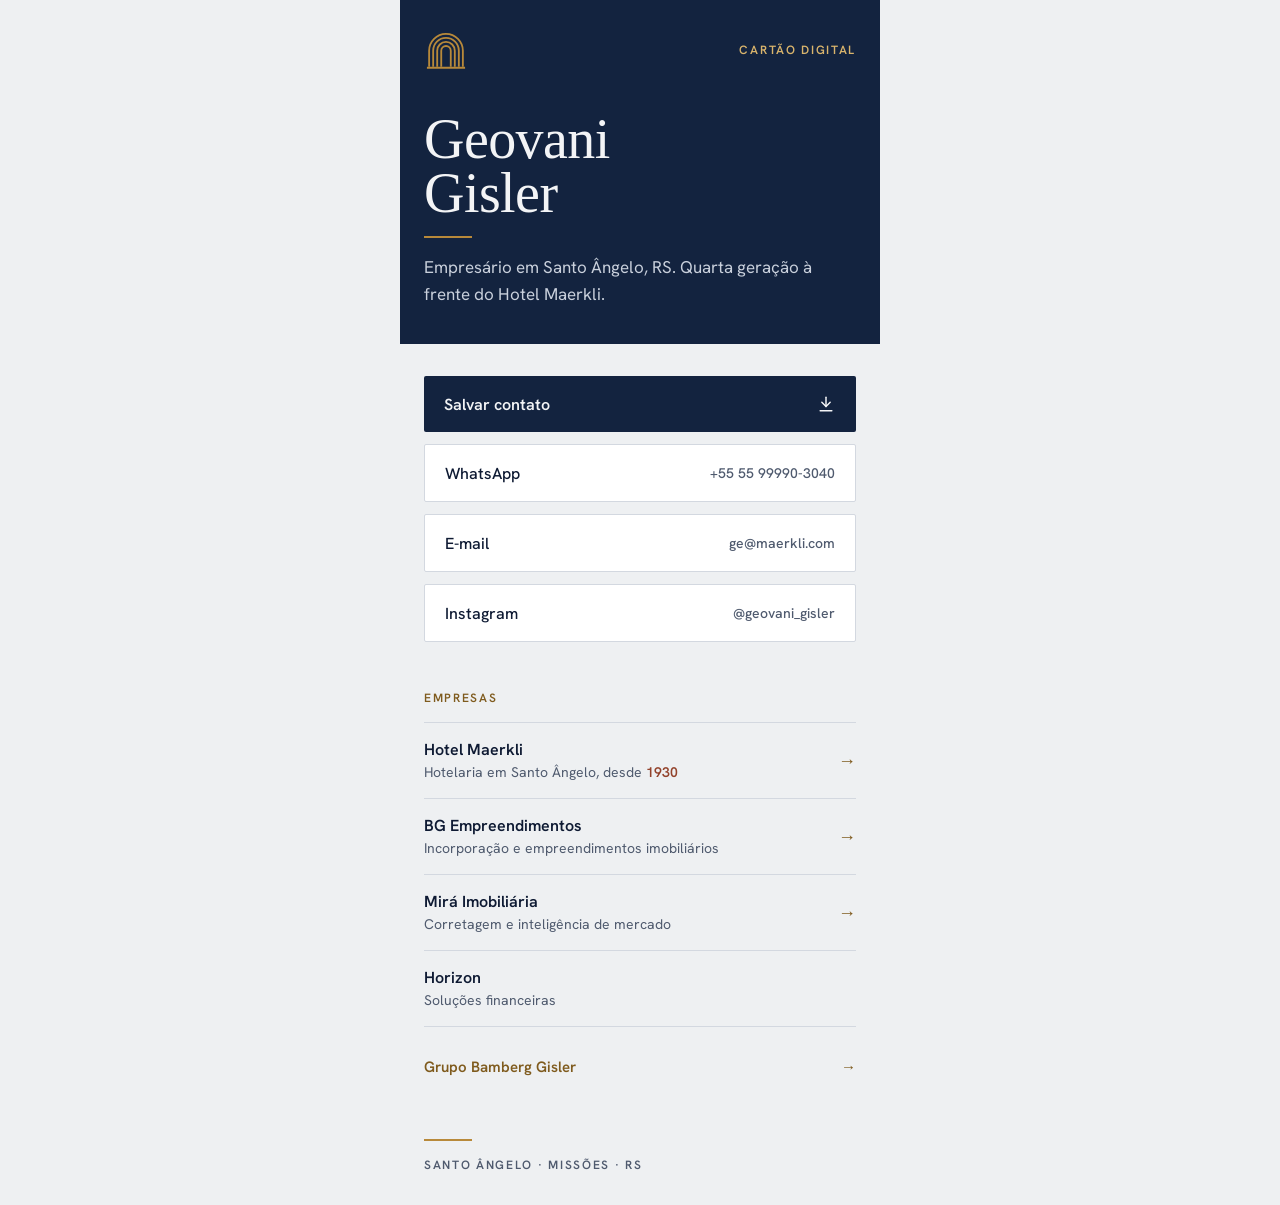
==== index.html @ abe68ee8 "Add Geovani Gisler digital card Co-Authored-By: Claude Sonnet 5.5 <noreply@anthropic.com>" ====
<!doctype html>
<html lang="pt-BR">
<head>
<meta charset="utf-8">
<meta name="viewport" content="width=device-width, initial-scale=1">
<title>Geovani Gisler</title>
<meta name="description" content="Empresário em Santo Ângelo, RS. Quarta geração à frente do Hotel Maerkli.">
<meta property="og:type" content="website">
<meta property="og:locale" content="pt_BR">
<meta property="og:title" content="Geovani Gisler">
<meta property="og:description" content="Empresário em Santo Ângelo, RS. Quarta geração à frente do Hotel Maerkli.">
<meta property="og:url" content="https://paolacodes1.github.io/geovani/">
<meta property="og:image" content="https://paolacodes1.github.io/geovani/og.png">
<meta property="og:image:width" content="1200">
<meta property="og:image:height" content="630">
<meta name="twitter:card" content="summary_large_image">
<meta name="theme-color" content="#13233F">
<link rel="icon" type="image/svg+xml" href="img/arches-navy.svg">
<link rel="preload" href="fonts/libre-caslon-display-latin-400-normal.woff2" as="font" type="font/woff2" crossorigin>
<link rel="stylesheet" href="fonts.css">
<link rel="stylesheet" href="style.css">
</head>
<body>
<div class="card">

  <header>
    <div class="top">
      <img src="img/arches-gold.svg" alt="Marca de Geovani Gisler: quatro arcos">
      <span class="eyebrow">Cartão digital</span>
    </div>
    <div class="intro">
      <h1>Geovani<br>Gisler</h1>
      <div class="rule"></div>
      <p>Empresário em Santo Ângelo, RS. Quarta geração à frente do Hotel Maerkli.</p>
    </div>
  </header>

  <nav aria-label="Contato">
    <a class="btn primary" href="/geovani/geovani-gisler.vcf" download="geovani-gisler.vcf">
      <span>Salvar contato</span>
      <svg width="20" height="20" viewBox="0 0 24 24" fill="none" stroke="#F3F4F6" stroke-width="1.75" stroke-linecap="round" stroke-linejoin="round" aria-hidden="true"><path d="M12 4v11"/><path d="M7 10l5 5 5-5"/><path d="M5 20h14"/></svg>
    </a>
    <a class="btn" href="https://wa.me/5555999903040"><span>WhatsApp</span><small>+55 55 99990-3040</small></a>
    <a class="btn" href="mailto:ge@maerkli.com"><span>E-mail</span><small>ge@maerkli.com</small></a>
    <a class="btn" href="https://www.instagram.com/geovani_gisler/"><span>Instagram</span><small>@geovani_gisler</small></a>
  </nav>

  <section aria-labelledby="empresas">
    <h2 id="empresas">Empresas</h2>
    <div class="list">
      <a class="row" href="https://www.maerkli.com/">
        <span class="t"><b>Hotel Maerkli</b><span class="d">Hotelaria em Santo Ângelo, desde <span class="gres">1930</span></span></span>
        <span class="arrow" aria-hidden="true">→</span>
      </a>
      <a class="row" href="https://www.conztelar.com.br/">
        <span class="t"><b>BG Empreendimentos</b><span class="d">Incorporação e empreendimentos imobiliários</span></span>
        <span class="arrow" aria-hidden="true">→</span>
      </a>
      <a class="row" href="https://www.mira.cim.br/">
        <span class="t"><b>Mirá Imobiliária</b><span class="d">Corretagem e inteligência de mercado</span></span>
        <span class="arrow" aria-hidden="true">→</span>
      </a>
      <div class="row"><span class="t"><b>Horizon</b><span class="d">Soluções financeiras</span></span></div>
    </div>
    <a class="group" href="https://bamberggisler.com.br/"><span>Grupo Bamberg Gisler</span><span aria-hidden="true">→</span></a>
  </section>

  <!-- ROLES: HIDDEN until confirmed with Geovani. To turn "Representação" back on,
       remove the opening and closing comment markers around the section below
       (the line after "ROLES START" and the line before "ROLES END"), and edit the two .row items if needed. -->
  <!-- ROLES START
  <section aria-labelledby="representacao">
    <h2 id="representacao">Representação</h2>
    <div class="list">
      <div class="row"><span class="t"><b>Presidente</b><span class="d">Sindicato de Hotéis, Restaurantes, Bares e Similares de Santo Ângelo</span></span></div>
      <div class="row"><span class="t"><b>Diretor 1º Secretário</b><span class="d">Federação Brasileira de Hospedagem e Alimentação (FBHA)</span></span></div>
    </div>
  </section>
  ROLES END -->

  <footer>
    <div class="rule"></div>
    <p class="eyebrow">Santo Ângelo · Missões · RS</p>
  </footer>
</div>
</body>
</html>
---- fonts.css ----
/* Self-hosted fonts: Libre Caslon Display 400, Hanken Grotesk 400/500/600 (latin + latin-ext) */
@font-face{font-family:'Libre Caslon Display';font-style:normal;font-weight:400;font-display:swap;src:url(fonts/libre-caslon-display-latin-ext-400-normal.woff2) format('woff2');unicode-range:U+0100-02BA,U+02BD-02C5,U+02C7-02CC,U+02CE-02D7,U+02DD-02FF,U+0304,U+0308,U+0329,U+1D00-1DBF,U+1E00-1E9F,U+1EF2-1EFF,U+2020,U+20A0-20AB,U+20AD-20C0,U+2113,U+2C60-2C7F,U+A720-A7FF}
@font-face{font-family:'Libre Caslon Display';font-style:normal;font-weight:400;font-display:swap;src:url(fonts/libre-caslon-display-latin-400-normal.woff2) format('woff2');unicode-range:U+0000-00FF,U+0131,U+0152-0153,U+02BB-02BC,U+02C6,U+02DA,U+02DC,U+0304,U+0308,U+0329,U+2000-206F,U+20AC,U+2122,U+2191,U+2193,U+2212,U+2215,U+FEFF,U+FFFD}
@font-face{font-family:'Hanken Grotesk';font-style:normal;font-weight:400;font-display:swap;src:url(fonts/hanken-grotesk-latin-ext-400-normal.woff2) format('woff2');unicode-range:U+0100-02BA,U+02BD-02C5,U+02C7-02CC,U+02CE-02D7,U+02DD-02FF,U+0304,U+0308,U+0329,U+1D00-1DBF,U+1E00-1E9F,U+1EF2-1EFF,U+2020,U+20A0-20AB,U+20AD-20C0,U+2113,U+2C60-2C7F,U+A720-A7FF}
@font-face{font-family:'Hanken Grotesk';font-style:normal;font-weight:400;font-display:swap;src:url(fonts/hanken-grotesk-latin-400-normal.woff2) format('woff2');unicode-range:U+0000-00FF,U+0131,U+0152-0153,U+02BB-02BC,U+02C6,U+02DA,U+02DC,U+0304,U+0308,U+0329,U+2000-206F,U+20AC,U+2122,U+2191,U+2193,U+2212,U+2215,U+FEFF,U+FFFD}
@font-face{font-family:'Hanken Grotesk';font-style:normal;font-weight:500;font-display:swap;src:url(fonts/hanken-grotesk-latin-ext-500-normal.woff2) format('woff2');unicode-range:U+0100-02BA,U+02BD-02C5,U+02C7-02CC,U+02CE-02D7,U+02DD-02FF,U+0304,U+0308,U+0329,U+1D00-1DBF,U+1E00-1E9F,U+1EF2-1EFF,U+2020,U+20A0-20AB,U+20AD-20C0,U+2113,U+2C60-2C7F,U+A720-A7FF}
@font-face{font-family:'Hanken Grotesk';font-style:normal;font-weight:500;font-display:swap;src:url(fonts/hanken-grotesk-latin-500-normal.woff2) format('woff2');unicode-range:U+0000-00FF,U+0131,U+0152-0153,U+02BB-02BC,U+02C6,U+02DA,U+02DC,U+0304,U+0308,U+0329,U+2000-206F,U+20AC,U+2122,U+2191,U+2193,U+2212,U+2215,U+FEFF,U+FFFD}
@font-face{font-family:'Hanken Grotesk';font-style:normal;font-weight:600;font-display:swap;src:url(fonts/hanken-grotesk-latin-ext-600-normal.woff2) format('woff2');unicode-range:U+0100-02BA,U+02BD-02C5,U+02C7-02CC,U+02CE-02D7,U+02DD-02FF,U+0304,U+0308,U+0329,U+1D00-1DBF,U+1E00-1E9F,U+1EF2-1EFF,U+2020,U+20A0-20AB,U+20AD-20C0,U+2113,U+2C60-2C7F,U+A720-A7FF}
@font-face{font-family:'Hanken Grotesk';font-style:normal;font-weight:600;font-display:swap;src:url(fonts/hanken-grotesk-latin-600-normal.woff2) format('woff2');unicode-range:U+0000-00FF,U+0131,U+0152-0153,U+02BB-02BC,U+02C6,U+02DA,U+02DC,U+0304,U+0308,U+0329,U+2000-206F,U+20AC,U+2122,U+2191,U+2193,U+2212,U+2215,U+FEFF,U+FFFD}
---- style.css ----
:root{
  --ground:#EEF0F2;--raised:#FFFFFF;--line:#D3D8E0;--ink:#0E1A33;--ink-muted:#4F5A6E;
  --navy:#13233F;--on-navy:#F3F4F6;--gold:#B8893A;--gold-text:#7F5B1E;--gres:#93432C;--header-sub:#C9D0DC;--gold-light:#D9B46C;
}
*{box-sizing:border-box}
body{margin:0;background:var(--ground);color:var(--ink);font-family:'Hanken Grotesk','Helvetica Neue',Arial,sans-serif;-webkit-text-size-adjust:100%}
a{color:inherit;text-decoration:none}
a:focus-visible{outline:2px solid var(--gold-text);outline-offset:2px}

.card{max-width:480px;min-height:100vh;min-height:100dvh;margin:0 auto;background:var(--ground);display:flex;flex-direction:column}

.eyebrow{margin:0;font-size:12px;line-height:16px;font-weight:600;letter-spacing:.14em;text-transform:uppercase}
.rule{width:48px;height:2px;background:var(--gold)}

header{background:var(--navy);color:var(--on-navy);padding:28px 24px 36px;display:flex;flex-direction:column;gap:40px}
.top{display:flex;justify-content:space-between;align-items:center}
.top img{width:44px;height:44px;display:block}
.top .eyebrow{color:var(--gold-light)}
.intro{display:flex;flex-direction:column;gap:16px}
h1{margin:0;font-family:'Libre Caslon Display',Georgia,serif;font-weight:400;font-size:56px;line-height:54px;letter-spacing:-.01em;color:var(--on-navy)}
.intro p{margin:0;font-size:17px;line-height:27px;color:var(--header-sub)}

nav{padding:32px 24px 0;display:flex;flex-direction:column;gap:12px}
.btn{box-sizing:content-box;display:flex;align-items:center;justify-content:space-between;gap:16px;min-height:56px;padding:0 20px;border-radius:2px;background:var(--raised);border:1px solid var(--line);color:var(--ink);font-size:16px;font-weight:500}
.btn small{font-size:14px;color:var(--ink-muted)}
.btn.primary{background:var(--navy);border:0;color:var(--on-navy);font-weight:600}
.btn:not(.primary):hover{border-color:var(--gold)}
.btn.primary:hover{background:#1B3157}

section{padding:48px 24px 0;display:flex;flex-direction:column;gap:16px}
section + section{padding-top:32px}
h2{margin:0;font-size:12px;line-height:16px;font-weight:600;letter-spacing:.14em;text-transform:uppercase;color:var(--gold-text)}
.list{display:flex;flex-direction:column;border-top:1px solid var(--line)}
.row{display:flex;justify-content:space-between;align-items:center;gap:16px;padding:16px 0;border-bottom:1px solid var(--line)}
.row .t{display:flex;flex-direction:column;gap:2px}
.row b{font-size:16px;font-weight:600}
.row span.d{font-size:14px;line-height:20px;color:var(--ink-muted)}
.row .arrow{color:var(--gold-text);font-size:18px}
a.row:hover b{color:var(--gold-text)}
.gres{color:var(--gres);font-weight:600}
.group{display:flex;align-items:center;justify-content:space-between;min-height:48px;font-size:15px;font-weight:600;color:var(--gold-text)}
.group:hover{color:#5E4314}

footer{margin-top:auto;padding:48px 24px 32px;display:flex;flex-direction:column;gap:16px}
footer .eyebrow{color:var(--ink-muted)}

@media (max-width:340px){
  h1{font-size:46px;line-height:46px}
  .btn{padding:0 16px}
}
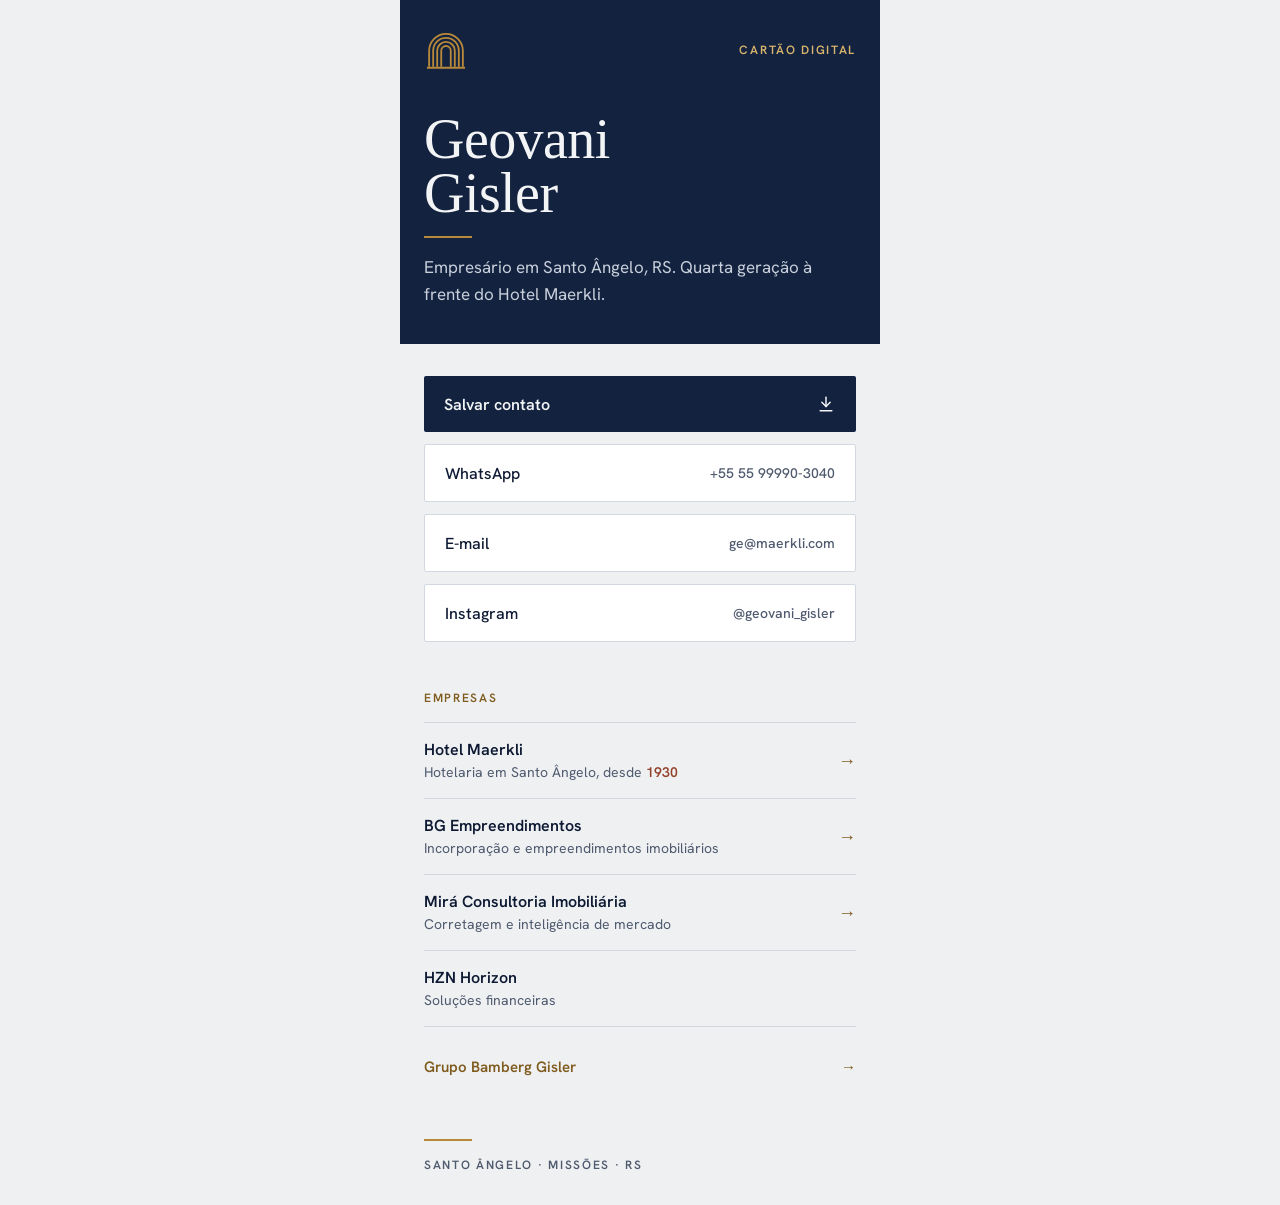
==== commit f21703eb: "Rename Mirá and Horizon on the card Co-Authored-By: Claude Sonnet 5.5 <noreply@anthropic.com>" ====
--- a/index.html
+++ b/index.html
@@ -57,10 +57,10 @@
         <span class="arrow" aria-hidden="true">→</span>
       </a>
       <a class="row" href="https://www.mira.cim.br/">
-        <span class="t"><b>Mirá Imobiliária</b><span class="d">Corretagem e inteligência de mercado</span></span>
+        <span class="t"><b>Mirá Consultoria Imobiliária</b><span class="d">Corretagem e inteligência de mercado</span></span>
         <span class="arrow" aria-hidden="true">→</span>
       </a>
-      <div class="row"><span class="t"><b>Horizon</b><span class="d">Soluções financeiras</span></span></div>
+      <div class="row"><span class="t"><b>HZN Horizon</b><span class="d">Soluções financeiras</span></span></div>
     </div>
     <a class="group" href="https://bamberggisler.com.br/"><span>Grupo Bamberg Gisler</span><span aria-hidden="true">→</span></a>
   </section>
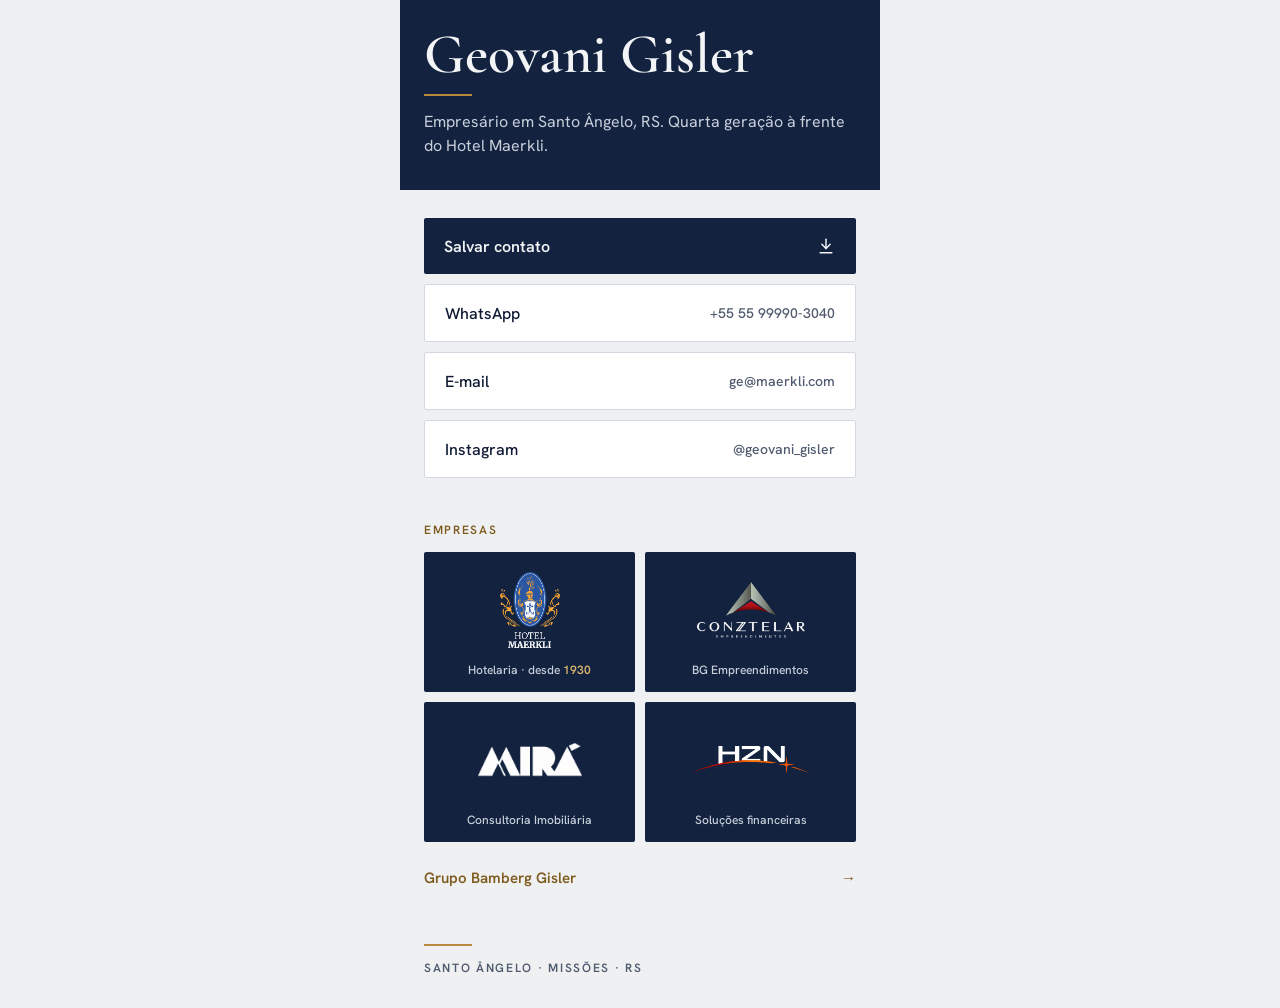
==== commit 120c9951: "Redesign card: contacts first, company logos, Cormorant Garamond - Name set in Cormorant Garamond 60" ====
--- a/index.html
+++ b/index.html
@@ -16,7 +16,7 @@
 <meta name="twitter:card" content="summary_large_image">
 <meta name="theme-color" content="#13233F">
 <link rel="icon" type="image/svg+xml" href="img/arches-navy.svg">
-<link rel="preload" href="fonts/libre-caslon-display-latin-400-normal.woff2" as="font" type="font/woff2" crossorigin>
+<link rel="preload" href="fonts/cormorant-garamond-latin-600-normal.woff2" as="font" type="font/woff2" crossorigin>
 <link rel="stylesheet" href="fonts.css">
 <link rel="stylesheet" href="style.css">
 </head>
@@ -24,12 +24,8 @@
 <div class="card">
 
   <header>
-    <div class="top">
-      <img src="img/arches-gold.svg" alt="Marca de Geovani Gisler: quatro arcos">
-      <span class="eyebrow">Cartão digital</span>
-    </div>
     <div class="intro">
-      <h1>Geovani<br>Gisler</h1>
+      <h1>Geovani Gisler</h1>
       <div class="rule"></div>
       <p>Empresário em Santo Ângelo, RS. Quarta geração à frente do Hotel Maerkli.</p>
     </div>
@@ -47,20 +43,23 @@
 
   <section aria-labelledby="empresas">
     <h2 id="empresas">Empresas</h2>
-    <div class="list">
-      <a class="row" href="https://www.maerkli.com/">
-        <span class="t"><b>Hotel Maerkli</b><span class="d">Hotelaria em Santo Ângelo, desde <span class="gres">1930</span></span></span>
-        <span class="arrow" aria-hidden="true">→</span>
+    <div class="logos">
+      <a class="logo" href="https://www.maerkli.com/">
+        <img src="img/logos/maerkli.png" alt="Hotel Maerkli" style="height:76px">
+        <span>Hotelaria · desde <b>1930</b></span>
       </a>
-      <a class="row" href="https://www.conztelar.com.br/">
-        <span class="t"><b>BG Empreendimentos</b><span class="d">Incorporação e empreendimentos imobiliários</span></span>
-        <span class="arrow" aria-hidden="true">→</span>
+      <a class="logo" href="https://www.conztelar.com.br/">
+        <img src="img/logos/conztelar.png" alt="Conztelar Empreendimentos" style="width:118px">
+        <span>BG Empreendimentos</span>
       </a>
-      <a class="row" href="https://www.mira.cim.br/">
-        <span class="t"><b>Mirá Consultoria Imobiliária</b><span class="d">Corretagem e inteligência de mercado</span></span>
-        <span class="arrow" aria-hidden="true">→</span>
+      <a class="logo" href="https://www.mira.cim.br/">
+        <img src="img/logos/mira.png" alt="Mirá" style="width:104px">
+        <span>Consultoria Imobiliária</span>
       </a>
-      <div class="row"><span class="t"><b>HZN Horizon</b><span class="d">Soluções financeiras</span></span></div>
+      <div class="logo">
+        <img src="img/logos/hzn.png" alt="HZN Horizon" style="width:118px">
+        <span>Soluções financeiras</span>
+      </div>
     </div>
     <a class="group" href="https://bamberggisler.com.br/"><span>Grupo Bamberg Gisler</span><span aria-hidden="true">→</span></a>
   </section>
--- a/fonts.css
+++ b/fonts.css
@@ -1,6 +1,6 @@
-/* Self-hosted fonts: Libre Caslon Display 400, Hanken Grotesk 400/500/600 (latin + latin-ext) */
-@font-face{font-family:'Libre Caslon Display';font-style:normal;font-weight:400;font-display:swap;src:url(fonts/libre-caslon-display-latin-ext-400-normal.woff2) format('woff2');unicode-range:U+0100-02BA,U+02BD-02C5,U+02C7-02CC,U+02CE-02D7,U+02DD-02FF,U+0304,U+0308,U+0329,U+1D00-1DBF,U+1E00-1E9F,U+1EF2-1EFF,U+2020,U+20A0-20AB,U+20AD-20C0,U+2113,U+2C60-2C7F,U+A720-A7FF}
-@font-face{font-family:'Libre Caslon Display';font-style:normal;font-weight:400;font-display:swap;src:url(fonts/libre-caslon-display-latin-400-normal.woff2) format('woff2');unicode-range:U+0000-00FF,U+0131,U+0152-0153,U+02BB-02BC,U+02C6,U+02DA,U+02DC,U+0304,U+0308,U+0329,U+2000-206F,U+20AC,U+2122,U+2191,U+2193,U+2212,U+2215,U+FEFF,U+FFFD}
+/* Self-hosted fonts: Cormorant Garamond 600, Hanken Grotesk 400/500/600 (latin + latin-ext) */
+@font-face{font-family:'Cormorant Garamond';font-style:normal;font-weight:600;font-display:swap;src:url(fonts/cormorant-garamond-latin-ext-600-normal.woff2) format('woff2');unicode-range:U+0100-02BA,U+02BD-02C5,U+02C7-02CC,U+02CE-02D7,U+02DD-02FF,U+0304,U+0308,U+0329,U+1D00-1DBF,U+1E00-1E9F,U+1EF2-1EFF,U+2020,U+20A0-20AB,U+20AD-20C0,U+2113,U+2C60-2C7F,U+A720-A7FF}
+@font-face{font-family:'Cormorant Garamond';font-style:normal;font-weight:600;font-display:swap;src:url(fonts/cormorant-garamond-latin-600-normal.woff2) format('woff2');unicode-range:U+0000-00FF,U+0131,U+0152-0153,U+02BB-02BC,U+02C6,U+02DA,U+02DC,U+0304,U+0308,U+0329,U+2000-206F,U+20AC,U+2122,U+2191,U+2193,U+2212,U+2215,U+FEFF,U+FFFD}
 @font-face{font-family:'Hanken Grotesk';font-style:normal;font-weight:400;font-display:swap;src:url(fonts/hanken-grotesk-latin-ext-400-normal.woff2) format('woff2');unicode-range:U+0100-02BA,U+02BD-02C5,U+02C7-02CC,U+02CE-02D7,U+02DD-02FF,U+0304,U+0308,U+0329,U+1D00-1DBF,U+1E00-1E9F,U+1EF2-1EFF,U+2020,U+20A0-20AB,U+20AD-20C0,U+2113,U+2C60-2C7F,U+A720-A7FF}
 @font-face{font-family:'Hanken Grotesk';font-style:normal;font-weight:400;font-display:swap;src:url(fonts/hanken-grotesk-latin-400-normal.woff2) format('woff2');unicode-range:U+0000-00FF,U+0131,U+0152-0153,U+02BB-02BC,U+02C6,U+02DA,U+02DC,U+0304,U+0308,U+0329,U+2000-206F,U+20AC,U+2122,U+2191,U+2193,U+2212,U+2215,U+FEFF,U+FFFD}
 @font-face{font-family:'Hanken Grotesk';font-style:normal;font-weight:500;font-display:swap;src:url(fonts/hanken-grotesk-latin-ext-500-normal.woff2) format('woff2');unicode-range:U+0100-02BA,U+02BD-02C5,U+02C7-02CC,U+02CE-02D7,U+02DD-02FF,U+0304,U+0308,U+0329,U+1D00-1DBF,U+1E00-1E9F,U+1EF2-1EFF,U+2020,U+20A0-20AB,U+20AD-20C0,U+2113,U+2C60-2C7F,U+A720-A7FF}
--- a/style.css
+++ b/style.css
@@ -1,6 +1,6 @@
 :root{
   --ground:#EEF0F2;--raised:#FFFFFF;--line:#D3D8E0;--ink:#0E1A33;--ink-muted:#4F5A6E;
-  --navy:#13233F;--on-navy:#F3F4F6;--gold:#B8893A;--gold-text:#7F5B1E;--gres:#93432C;--header-sub:#C9D0DC;--gold-light:#D9B46C;
+  --navy:#13233F;--on-navy:#F3F4F6;--gold:#B8893A;--gold-text:#7F5B1E;--header-sub:#C9D0DC;--gold-light:#D9B46C;
 }
 *{box-sizing:border-box}
 body{margin:0;background:var(--ground);color:var(--ink);font-family:'Hanken Grotesk','Helvetica Neue',Arial,sans-serif;-webkit-text-size-adjust:100%}
@@ -12,23 +12,20 @@
 .eyebrow{margin:0;font-size:12px;line-height:16px;font-weight:600;letter-spacing:.14em;text-transform:uppercase}
 .rule{width:48px;height:2px;background:var(--gold)}
 
-header{background:var(--navy);color:var(--on-navy);padding:28px 24px 36px;display:flex;flex-direction:column;gap:40px}
-.top{display:flex;justify-content:space-between;align-items:center}
-.top img{width:44px;height:44px;display:block}
-.top .eyebrow{color:var(--gold-light)}
-.intro{display:flex;flex-direction:column;gap:16px}
-h1{margin:0;font-family:'Libre Caslon Display',Georgia,serif;font-weight:400;font-size:56px;line-height:54px;letter-spacing:-.01em;color:var(--on-navy)}
-.intro p{margin:0;font-size:17px;line-height:27px;color:var(--header-sub)}
+header{background:var(--navy);color:var(--on-navy);padding:28px 24px 32px}
+.intro{display:flex;flex-direction:column;gap:14px}
+h1{margin:0;font-family:'Cormorant Garamond',Georgia,serif;font-weight:600;font-size:56px;line-height:52px;color:var(--on-navy)}
+.intro p{margin:0;font-size:16px;line-height:24px;color:var(--header-sub)}
 
-nav{padding:32px 24px 0;display:flex;flex-direction:column;gap:12px}
+nav{padding:28px 24px 0;display:flex;flex-direction:column;gap:10px}
 .btn{box-sizing:content-box;display:flex;align-items:center;justify-content:space-between;gap:16px;min-height:56px;padding:0 20px;border-radius:2px;background:var(--raised);border:1px solid var(--line);color:var(--ink);font-size:16px;font-weight:500}
 .btn small{font-size:14px;color:var(--ink-muted)}
 .btn.primary{background:var(--navy);border:0;color:var(--on-navy);font-weight:600}
 .btn:not(.primary):hover{border-color:var(--gold)}
 .btn.primary:hover{background:#1B3157}
 
-section{padding:48px 24px 0;display:flex;flex-direction:column;gap:16px}
-section + section{padding-top:32px}
+section{padding:44px 24px 0;display:flex;flex-direction:column;gap:14px}
+section + section{padding-top:28px}
 h2{margin:0;font-size:12px;line-height:16px;font-weight:600;letter-spacing:.14em;text-transform:uppercase;color:var(--gold-text)}
 .list{display:flex;flex-direction:column;border-top:1px solid var(--line)}
 .row{display:flex;justify-content:space-between;align-items:center;gap:16px;padding:16px 0;border-bottom:1px solid var(--line)}
@@ -37,14 +34,19 @@
 .row span.d{font-size:14px;line-height:20px;color:var(--ink-muted)}
 .row .arrow{color:var(--gold-text);font-size:18px}
 a.row:hover b{color:var(--gold-text)}
-.gres{color:var(--gres);font-weight:600}
-.group{display:flex;align-items:center;justify-content:space-between;min-height:48px;font-size:15px;font-weight:600;color:var(--gold-text)}
+.logos{display:grid;grid-template-columns:1fr 1fr;gap:10px}
+.logo{display:flex;flex-direction:column;align-items:center;gap:12px;height:140px;padding:18px 8px 14px;background:var(--navy);border-radius:2px}
+.logo img{display:block;margin:auto 0;max-width:100%;object-fit:contain}
+.logo span{font-size:12px;line-height:16px;font-weight:500;text-align:center;color:var(--header-sub)}
+.logo b{color:var(--gold-light);font-weight:600}
+a.logo:hover{background:#1B3157}
+.group{display:flex;align-items:center;justify-content:space-between;min-height:44px;font-size:15px;font-weight:600;color:var(--gold-text)}
 .group:hover{color:#5E4314}
 
-footer{margin-top:auto;padding:48px 24px 32px;display:flex;flex-direction:column;gap:16px}
+footer{margin-top:auto;padding:44px 24px 32px;display:flex;flex-direction:column;gap:14px}
 footer .eyebrow{color:var(--ink-muted)}
 
 @media (max-width:340px){
-  h1{font-size:46px;line-height:46px}
+  h1{font-size:46px;line-height:44px}
   .btn{padding:0 16px}
 }
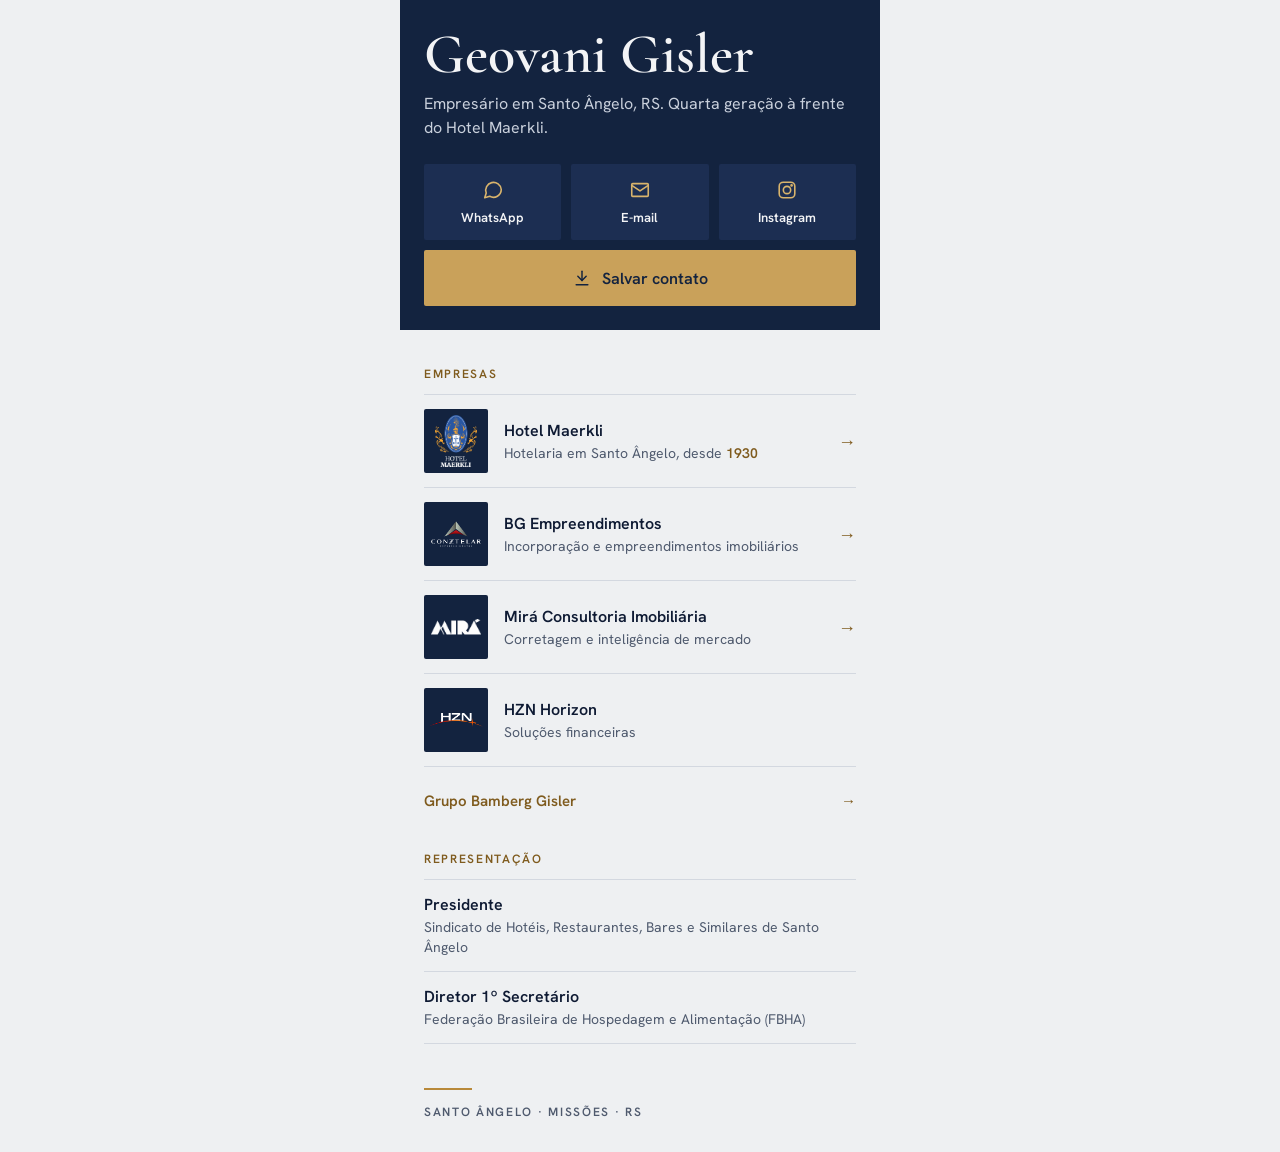
==== commit 1d0c8d8b: "Show Representação roles Also includes the Nova 1 layout rework: contacts in the navy header, compan" ====
--- a/index.html
+++ b/index.html
@@ -26,56 +26,63 @@
   <header>
     <div class="intro">
       <h1>Geovani Gisler</h1>
-      <div class="rule"></div>
       <p>Empresário em Santo Ângelo, RS. Quarta geração à frente do Hotel Maerkli.</p>
     </div>
+    <nav aria-label="Contato">
+      <div class="acts">
+        <a class="act" href="https://wa.me/5555999903040" aria-label="WhatsApp, +55 55 99990-3040">
+          <svg width="22" height="22" viewBox="0 0 24 24" fill="none" stroke="#D9B46C" stroke-width="1.75" stroke-linecap="round" stroke-linejoin="round" aria-hidden="true"><path d="M21 11.5a8.5 8.5 0 0 1-12.6 7.4L3 20.5l1.6-5.2A8.5 8.5 0 1 1 21 11.5z"/></svg>
+          <span>WhatsApp</span>
+        </a>
+        <a class="act" href="mailto:ge@maerkli.com" aria-label="E-mail, ge@maerkli.com">
+          <svg width="22" height="22" viewBox="0 0 24 24" fill="none" stroke="#D9B46C" stroke-width="1.75" stroke-linecap="round" stroke-linejoin="round" aria-hidden="true"><rect x="3" y="5" width="18" height="14" rx="1"/><path d="M3 7l9 6 9-6"/></svg>
+          <span>E-mail</span>
+        </a>
+        <a class="act" href="https://www.instagram.com/geovani_gisler/" aria-label="Instagram, @geovani_gisler">
+          <svg width="22" height="22" viewBox="0 0 24 24" fill="none" stroke="#D9B46C" stroke-width="1.75" stroke-linecap="round" stroke-linejoin="round" aria-hidden="true"><rect x="3.5" y="3.5" width="17" height="17" rx="4.5"/><circle cx="12" cy="12" r="4"/><circle cx="17" cy="7" r="0.6" fill="#D9B46C"/></svg>
+          <span>Instagram</span>
+        </a>
+      </div>
+      <a class="save" href="/geovani/geovani-gisler.vcf" download="geovani-gisler.vcf">
+        <svg width="20" height="20" viewBox="0 0 24 24" fill="none" stroke="#13233F" stroke-width="1.75" stroke-linecap="round" stroke-linejoin="round" aria-hidden="true"><path d="M12 4v11"/><path d="M7 10l5 5 5-5"/><path d="M5 20h14"/></svg>
+        <span>Salvar contato</span>
+      </a>
+    </nav>
   </header>
-
-  <nav aria-label="Contato">
-    <a class="btn primary" href="/geovani/geovani-gisler.vcf" download="geovani-gisler.vcf">
-      <span>Salvar contato</span>
-      <svg width="20" height="20" viewBox="0 0 24 24" fill="none" stroke="#F3F4F6" stroke-width="1.75" stroke-linecap="round" stroke-linejoin="round" aria-hidden="true"><path d="M12 4v11"/><path d="M7 10l5 5 5-5"/><path d="M5 20h14"/></svg>
-    </a>
-    <a class="btn" href="https://wa.me/5555999903040"><span>WhatsApp</span><small>+55 55 99990-3040</small></a>
-    <a class="btn" href="mailto:ge@maerkli.com"><span>E-mail</span><small>ge@maerkli.com</small></a>
-    <a class="btn" href="https://www.instagram.com/geovani_gisler/"><span>Instagram</span><small>@geovani_gisler</small></a>
-  </nav>
 
   <section aria-labelledby="empresas">
     <h2 id="empresas">Empresas</h2>
-    <div class="logos">
-      <a class="logo" href="https://www.maerkli.com/">
-        <img src="img/logos/maerkli.png" alt="Hotel Maerkli" style="height:76px">
-        <span>Hotelaria · desde <b>1930</b></span>
+    <div class="cos">
+      <a class="co" href="https://www.maerkli.com/">
+        <span class="tile"><img src="img/logos/maerkli.png" alt="" style="height:52px"></span>
+        <span class="x"><b>Hotel Maerkli</b><small>Hotelaria em Santo Ângelo, desde <span class="year">1930</span></small></span>
+        <span class="ar" aria-hidden="true">→</span>
       </a>
-      <a class="logo" href="https://www.conztelar.com.br/">
-        <img src="img/logos/conztelar.png" alt="Conztelar Empreendimentos" style="width:118px">
-        <span>BG Empreendimentos</span>
+      <a class="co" href="https://www.conztelar.com.br/">
+        <span class="tile"><img src="img/logos/conztelar.png" alt="" style="width:54px"></span>
+        <span class="x"><b>BG Empreendimentos</b><small>Incorporação e empreendimentos imobiliários</small></span>
+        <span class="ar" aria-hidden="true">→</span>
       </a>
-      <a class="logo" href="https://www.mira.cim.br/">
-        <img src="img/logos/mira.png" alt="Mirá" style="width:104px">
-        <span>Consultoria Imobiliária</span>
+      <a class="co" href="https://www.mira.cim.br/">
+        <span class="tile"><img src="img/logos/mira.png" alt="" style="width:50px"></span>
+        <span class="x"><b>Mirá Consultoria Imobiliária</b><small>Corretagem e inteligência de mercado</small></span>
+        <span class="ar" aria-hidden="true">→</span>
       </a>
-      <div class="logo">
-        <img src="img/logos/hzn.png" alt="HZN Horizon" style="width:118px">
-        <span>Soluções financeiras</span>
+      <div class="co">
+        <span class="tile"><img src="img/logos/hzn.png" alt="" style="width:54px"></span>
+        <span class="x"><b>HZN Horizon</b><small>Soluções financeiras</small></span>
       </div>
     </div>
     <a class="group" href="https://bamberggisler.com.br/"><span>Grupo Bamberg Gisler</span><span aria-hidden="true">→</span></a>
   </section>
 
-  <!-- ROLES: HIDDEN until confirmed with Geovani. To turn "Representação" back on,
-       remove the opening and closing comment markers around the section below
-       (the line after "ROLES START" and the line before "ROLES END"), and edit the two .row items if needed. -->
-  <!-- ROLES START
   <section aria-labelledby="representacao">
     <h2 id="representacao">Representação</h2>
     <div class="list">
-      <div class="row"><span class="t"><b>Presidente</b><span class="d">Sindicato de Hotéis, Restaurantes, Bares e Similares de Santo Ângelo</span></span></div>
-      <div class="row"><span class="t"><b>Diretor 1º Secretário</b><span class="d">Federação Brasileira de Hospedagem e Alimentação (FBHA)</span></span></div>
+      <div class="row"><b>Presidente</b><span class="d">Sindicato de Hotéis, Restaurantes, Bares e Similares de Santo Ângelo</span></div>
+      <div class="row"><b>Diretor 1º Secretário</b><span class="d">Federação Brasileira de Hospedagem e Alimentação (FBHA)</span></div>
     </div>
   </section>
-  ROLES END -->
 
   <footer>
     <div class="rule"></div>
--- a/style.css
+++ b/style.css
@@ -1,6 +1,6 @@
 :root{
-  --ground:#EEF0F2;--raised:#FFFFFF;--line:#D3D8E0;--ink:#0E1A33;--ink-muted:#4F5A6E;
-  --navy:#13233F;--on-navy:#F3F4F6;--gold:#B8893A;--gold-text:#7F5B1E;--header-sub:#C9D0DC;--gold-light:#D9B46C;
+  --ground:#EEF0F2;--line:#D3D8E0;--ink:#0E1A33;--ink-muted:#4F5A6E;
+  --navy:#13233F;--on-navy:#F3F4F6;--gold:#B8893A;--gold-text:#7F5B1E;--header-sub:#C9D0DC;
 }
 *{box-sizing:border-box}
 body{margin:0;background:var(--ground);color:var(--ink);font-family:'Hanken Grotesk','Helvetica Neue',Arial,sans-serif;-webkit-text-size-adjust:100%}
@@ -12,41 +12,44 @@
 .eyebrow{margin:0;font-size:12px;line-height:16px;font-weight:600;letter-spacing:.14em;text-transform:uppercase}
 .rule{width:48px;height:2px;background:var(--gold)}
 
-header{background:var(--navy);color:var(--on-navy);padding:28px 24px 32px}
-.intro{display:flex;flex-direction:column;gap:14px}
+header{background:var(--navy);color:var(--on-navy);padding:28px 24px 24px;display:flex;flex-direction:column;gap:24px}
+.intro{display:flex;flex-direction:column;gap:12px}
 h1{margin:0;font-family:'Cormorant Garamond',Georgia,serif;font-weight:600;font-size:56px;line-height:52px;color:var(--on-navy)}
 .intro p{margin:0;font-size:16px;line-height:24px;color:var(--header-sub)}
 
-nav{padding:28px 24px 0;display:flex;flex-direction:column;gap:10px}
-.btn{box-sizing:content-box;display:flex;align-items:center;justify-content:space-between;gap:16px;min-height:56px;padding:0 20px;border-radius:2px;background:var(--raised);border:1px solid var(--line);color:var(--ink);font-size:16px;font-weight:500}
-.btn small{font-size:14px;color:var(--ink-muted)}
-.btn.primary{background:var(--navy);border:0;color:var(--on-navy);font-weight:600}
-.btn:not(.primary):hover{border-color:var(--gold)}
-.btn.primary:hover{background:#1B3157}
+nav{display:flex;flex-direction:column;gap:10px}
+.acts{display:grid;grid-template-columns:1fr 1fr 1fr;gap:10px}
+.act{display:flex;flex-direction:column;align-items:center;justify-content:center;gap:8px;height:76px;border-radius:2px;background:#1C2E52;color:var(--on-navy);font-size:13px;font-weight:600}
+.act:hover{background:#243A64}
+.save{display:flex;align-items:center;justify-content:center;gap:10px;min-height:56px;border-radius:2px;background:#C9A15A;color:var(--navy);font-size:16px;font-weight:600}
+.save:hover{background:#D3AE6B}
 
-section{padding:44px 24px 0;display:flex;flex-direction:column;gap:14px}
+section{padding:36px 24px 0;display:flex;flex-direction:column;gap:12px}
 section + section{padding-top:28px}
 h2{margin:0;font-size:12px;line-height:16px;font-weight:600;letter-spacing:.14em;text-transform:uppercase;color:var(--gold-text)}
 .list{display:flex;flex-direction:column;border-top:1px solid var(--line)}
-.row{display:flex;justify-content:space-between;align-items:center;gap:16px;padding:16px 0;border-bottom:1px solid var(--line)}
-.row .t{display:flex;flex-direction:column;gap:2px}
+.row{display:flex;flex-direction:column;gap:2px;padding:14px 0;border-bottom:1px solid var(--line)}
 .row b{font-size:16px;font-weight:600}
-.row span.d{font-size:14px;line-height:20px;color:var(--ink-muted)}
-.row .arrow{color:var(--gold-text);font-size:18px}
-a.row:hover b{color:var(--gold-text)}
-.logos{display:grid;grid-template-columns:1fr 1fr;gap:10px}
-.logo{display:flex;flex-direction:column;align-items:center;gap:12px;height:140px;padding:18px 8px 14px;background:var(--navy);border-radius:2px}
-.logo img{display:block;margin:auto 0;max-width:100%;object-fit:contain}
-.logo span{font-size:12px;line-height:16px;font-weight:500;text-align:center;color:var(--header-sub)}
-.logo b{color:var(--gold-light);font-weight:600}
-a.logo:hover{background:#1B3157}
+.row .d{font-size:14px;line-height:20px;color:var(--ink-muted)}
+.cos{display:flex;flex-direction:column;border-top:1px solid var(--line)}
+.co{display:flex;align-items:center;gap:16px;padding:14px 0;border-bottom:1px solid var(--line)}
+.co .tile{width:64px;height:64px;flex:none;background:var(--navy);border-radius:2px;display:flex;align-items:center;justify-content:center}
+.co .tile img{display:block}
+.co .x{display:flex;flex-direction:column;gap:2px;flex:1}
+.co b{font-size:16px;font-weight:600}
+.co small{font-size:14px;line-height:20px;color:var(--ink-muted)}
+.co .year{color:var(--gold-text);font-weight:600}
+.co .ar{color:var(--gold-text);font-size:18px}
+a.co:hover b{color:var(--gold-text)}
 .group{display:flex;align-items:center;justify-content:space-between;min-height:44px;font-size:15px;font-weight:600;color:var(--gold-text)}
 .group:hover{color:#5E4314}
 
 footer{margin-top:auto;padding:44px 24px 32px;display:flex;flex-direction:column;gap:14px}
 footer .eyebrow{color:var(--ink-muted)}
 
+@media (max-width:380px){
+  h1{font-size:52px;line-height:48px}
+}
 @media (max-width:340px){
   h1{font-size:46px;line-height:44px}
-  .btn{padding:0 16px}
 }
